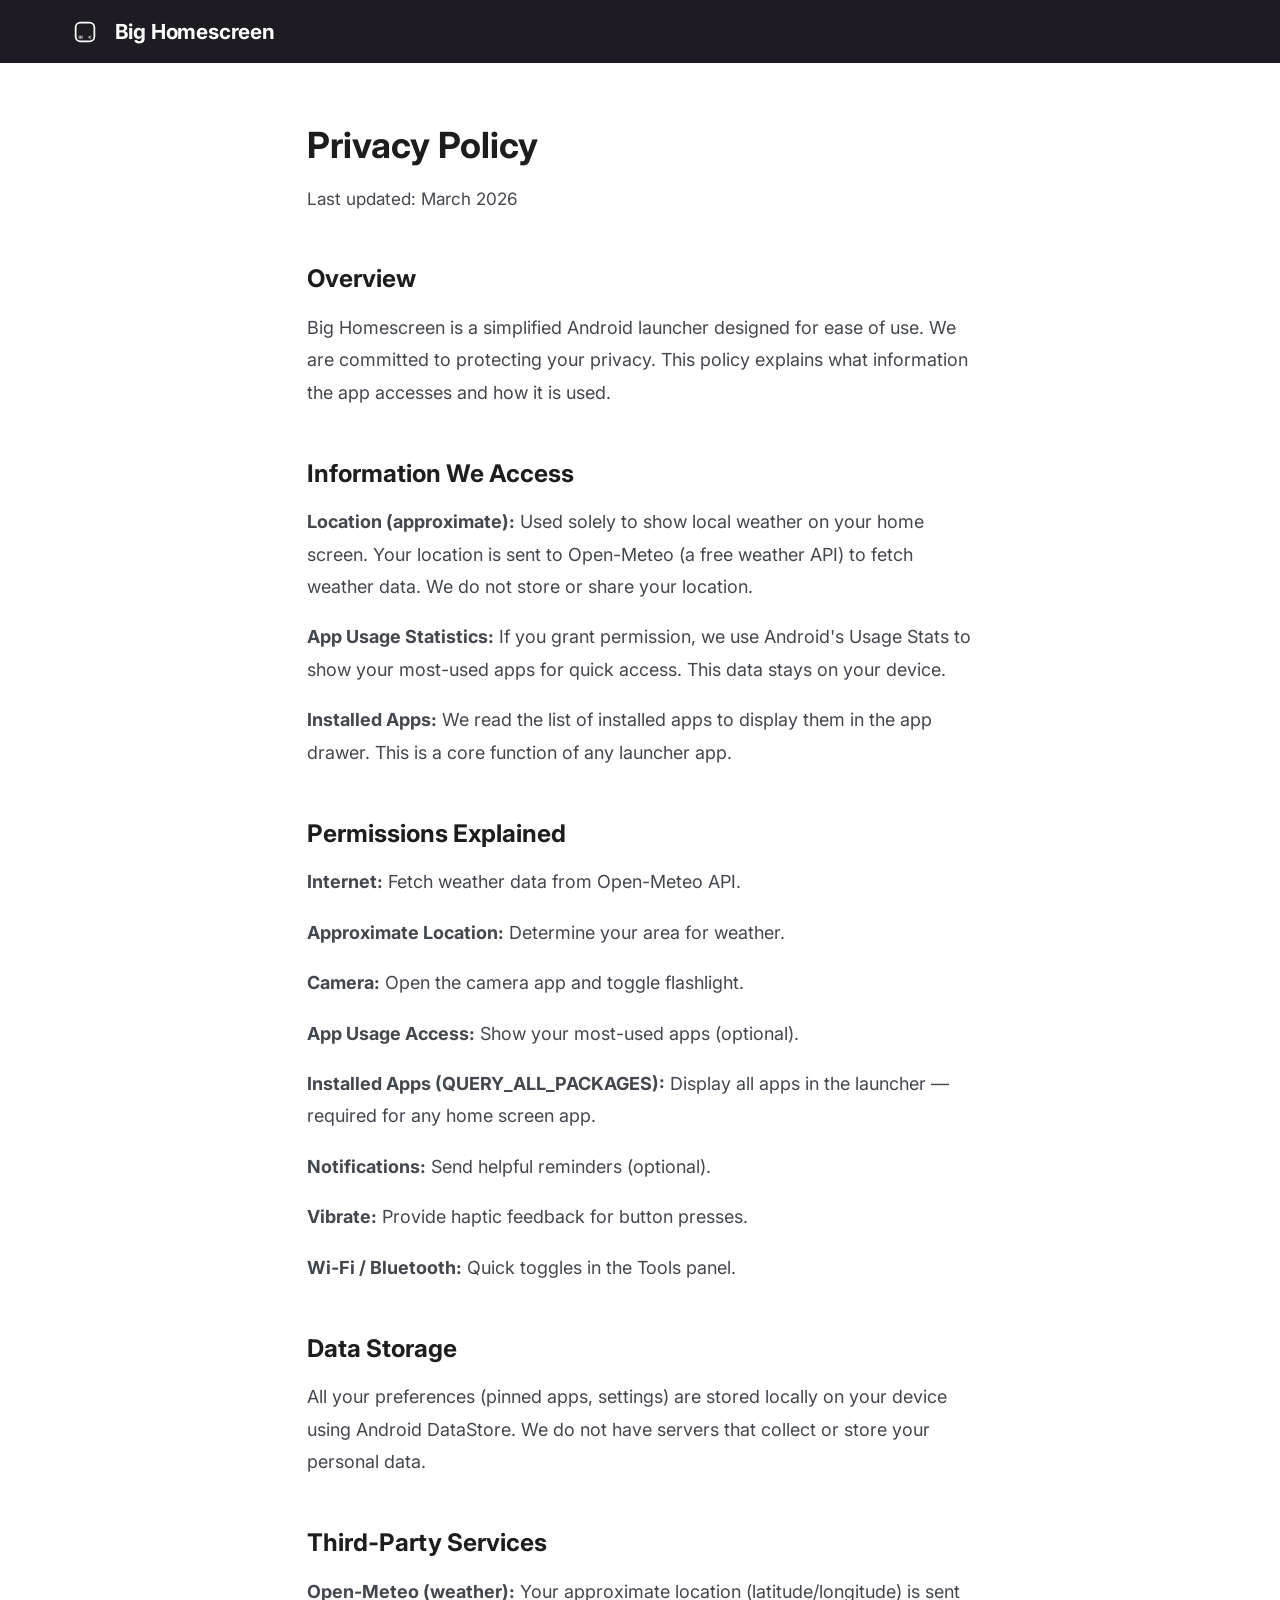
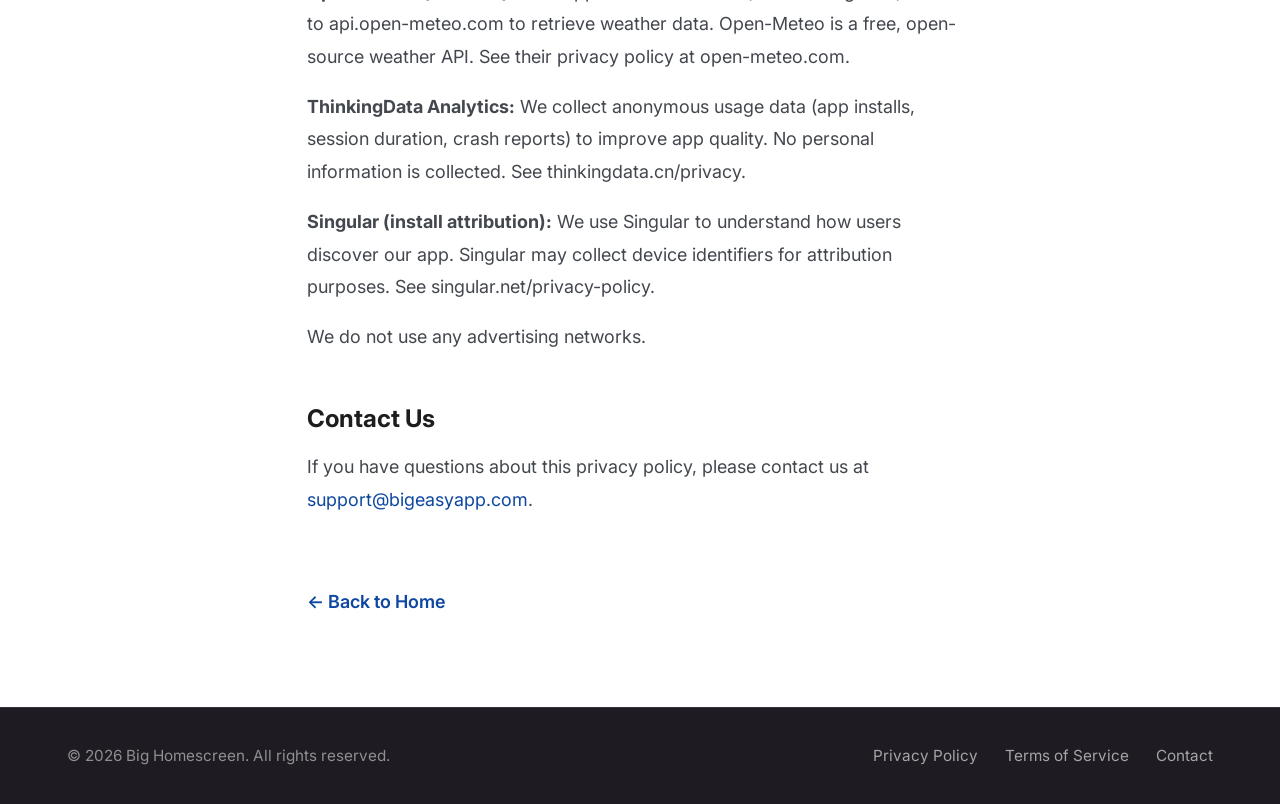
==== privacy.html @ 175f5978 "Initial commit: Big Homescreen landing page - Landing page with hero, features, screenshots, and CTA" ====
<!DOCTYPE html>
<html lang="en">
<head>
  <meta charset="UTF-8">
  <meta name="viewport" content="width=device-width, initial-scale=1.0">
  <title>Privacy Policy — Big Homescreen</title>
  <meta name="description" content="Privacy Policy for Big Homescreen Android launcher app.">
  <link rel="icon" type="image/svg+xml" href="favicon.svg">
  <link rel="preconnect" href="https://fonts.googleapis.com">
  <link rel="preconnect" href="https://fonts.gstatic.com" crossorigin>
  <link rel="stylesheet" href="https://fonts.googleapis.com/css2?family=Inter:wght@400;500;600;700;800&display=swap">
  <link rel="stylesheet" href="css/style.css">
</head>
<body>

  <!-- ===== Navigation ===== -->
  <header class="navbar" role="banner">
    <div class="container">
      <a href="/" class="nav-brand" aria-label="Big Homescreen Home">
        <img src="resources/ic_launcher_play_store.svg" alt="" width="36" height="36">
        <span>Big Homescreen</span>
      </a>
    </div>
  </header>

  <main>
    <article class="legal-page">
      <h1>Privacy Policy</h1>
      <p class="last-updated">Last updated: March 2026</p>

      <h2>Overview</h2>
      <p>Big Homescreen is a simplified Android launcher designed for ease of use. We are committed to protecting your privacy. This policy explains what information the app accesses and how it is used.</p>

      <h2>Information We Access</h2>
      <p><strong>Location (approximate):</strong> Used solely to show local weather on your home screen. Your location is sent to Open-Meteo (a free weather API) to fetch weather data. We do not store or share your location.</p>
      <p><strong>App Usage Statistics:</strong> If you grant permission, we use Android's Usage Stats to show your most-used apps for quick access. This data stays on your device.</p>
      <p><strong>Installed Apps:</strong> We read the list of installed apps to display them in the app drawer. This is a core function of any launcher app.</p>

      <h2>Permissions Explained</h2>
      <p><strong>Internet:</strong> Fetch weather data from Open-Meteo API.</p>
      <p><strong>Approximate Location:</strong> Determine your area for weather.</p>
      <p><strong>Camera:</strong> Open the camera app and toggle flashlight.</p>
      <p><strong>App Usage Access:</strong> Show your most-used apps (optional).</p>
      <p><strong>Installed Apps (QUERY_ALL_PACKAGES):</strong> Display all apps in the launcher — required for any home screen app.</p>
      <p><strong>Notifications:</strong> Send helpful reminders (optional).</p>
      <p><strong>Vibrate:</strong> Provide haptic feedback for button presses.</p>
      <p><strong>Wi-Fi / Bluetooth:</strong> Quick toggles in the Tools panel.</p>

      <h2>Data Storage</h2>
      <p>All your preferences (pinned apps, settings) are stored locally on your device using Android DataStore. We do not have servers that collect or store your personal data.</p>

      <h2>Third-Party Services</h2>
      <p><strong>Open-Meteo (weather):</strong> Your approximate location (latitude/longitude) is sent to api.open-meteo.com to retrieve weather data. Open-Meteo is a free, open-source weather API. See their privacy policy at open-meteo.com.</p>
      <p><strong>ThinkingData Analytics:</strong> We collect anonymous usage data (app installs, session duration, crash reports) to improve app quality. No personal information is collected. See thinkingdata.cn/privacy.</p>
      <p><strong>Singular (install attribution):</strong> We use Singular to understand how users discover our app. Singular may collect device identifiers for attribution purposes. See singular.net/privacy-policy.</p>
      <p>We do not use any advertising networks.</p>

      <h2>Contact Us</h2>
      <p>If you have questions about this privacy policy, please contact us at <a href="mailto:support@bigeasyapp.com">support@bigeasyapp.com</a>.</p>

      <a href="/" class="back-link">&larr; Back to Home</a>
    </article>
  </main>

  <!-- ===== Footer ===== -->
  <footer class="footer" role="contentinfo">
    <div class="container">
      <p>&copy; 2026 Big Homescreen. All rights reserved.</p>
      <ul class="footer-links" role="list">
        <li><a href="privacy.html">Privacy Policy</a></li>
        <li><a href="terms.html">Terms of Service</a></li>
        <li><a href="mailto:support@bigeasyapp.com">Contact</a></li>
      </ul>
    </div>
  </footer>

</body>
</html>
---- css/style.css ----
/* ===== Reset & Base ===== */
*,
*::before,
*::after {
  margin: 0;
  padding: 0;
  box-sizing: border-box;
}

:root {
  --brand-dark: #1E1C22;
  --primary-blue: #0D47A1;
  --light-blue: #42A5F5;
  --sos-red: #D32F2F;
  --white: #FFFFFF;
  --surface-light: #F5F3F7;
  --text-primary: #1D1D1D;
  --text-secondary: #43474E;
  --font-family: 'Inter', system-ui, -apple-system, sans-serif;
}

html {
  scroll-behavior: smooth;
  font-size: 18px;
}

@media (prefers-reduced-motion: reduce) {
  html {
    scroll-behavior: auto;
  }
  *,
  *::before,
  *::after {
    animation-duration: 0.01ms !important;
    transition-duration: 0.01ms !important;
  }
}

body {
  font-family: var(--font-family);
  color: var(--text-primary);
  line-height: 1.6;
  background: var(--white);
  -webkit-font-smoothing: antialiased;
}

img {
  max-width: 100%;
  height: auto;
  display: block;
}

a {
  color: var(--primary-blue);
  text-decoration: none;
}

a:hover {
  text-decoration: underline;
}

:focus-visible {
  outline: 3px solid var(--light-blue);
  outline-offset: 2px;
}

/* ===== Container ===== */
.container {
  width: 100%;
  max-width: 1200px;
  margin: 0 auto;
  padding: 0 1.5rem;
}

/* ===== Navigation ===== */
.navbar {
  position: sticky;
  top: 0;
  z-index: 100;
  background: var(--brand-dark);
  padding: 0.75rem 0;
  transition: box-shadow 0.3s ease;
}

.navbar.scrolled {
  box-shadow: 0 2px 20px rgba(0, 0, 0, 0.3);
}

.navbar .container {
  display: flex;
  align-items: center;
  justify-content: space-between;
}

.nav-brand {
  display: flex;
  align-items: center;
  gap: 0.65rem;
  text-decoration: none;
  color: var(--white);
}

.nav-brand img,
.nav-brand svg {
  width: 36px;
  height: 36px;
  border-radius: 8px;
}

.nav-brand span {
  font-size: 1.15rem;
  font-weight: 700;
  letter-spacing: -0.01em;
}

.nav-links {
  display: flex;
  align-items: center;
  gap: 2rem;
  list-style: none;
}

.nav-links a {
  color: rgba(255, 255, 255, 0.85);
  font-size: 0.9rem;
  font-weight: 500;
  transition: color 0.2s;
  text-decoration: none;
}

.nav-links a:hover,
.nav-links a:focus-visible {
  color: var(--white);
  text-decoration: none;
}

.nav-cta {
  background: var(--primary-blue);
  color: var(--white) !important;
  padding: 0.5rem 1.25rem;
  border-radius: 8px;
  font-weight: 600;
  transition: background 0.2s;
}

.nav-cta:hover {
  background: #1565C0;
}

.nav-toggle {
  display: none;
  background: none;
  border: none;
  color: var(--white);
  font-size: 1.5rem;
  cursor: pointer;
  padding: 0.5rem;
  min-width: 48px;
  min-height: 48px;
  align-items: center;
  justify-content: center;
}

/* ===== Hero ===== */
.hero {
  background: linear-gradient(135deg, var(--primary-blue) 0%, var(--light-blue) 100%);
  color: var(--white);
  padding: 5rem 0 4rem;
  overflow: hidden;
}

.hero .container {
  display: flex;
  align-items: center;
  gap: 3rem;
}

.hero-content {
  flex: 1;
  min-width: 0;
}

.hero-icon {
  width: 80px;
  height: 80px;
  border-radius: 20px;
  margin-bottom: 1.5rem;
  box-shadow: 0 8px 32px rgba(0, 0, 0, 0.2);
}

.hero h1 {
  font-size: 2.67rem;
  font-weight: 800;
  line-height: 1.15;
  margin-bottom: 0.75rem;
  letter-spacing: -0.02em;
}

.hero-tagline {
  font-size: 1.35rem;
  font-weight: 500;
  opacity: 0.95;
  margin-bottom: 0.5rem;
}

.hero-description {
  font-size: 1.1rem;
  opacity: 0.85;
  margin-bottom: 2rem;
  max-width: 480px;
  line-height: 1.7;
}

.hero-visual {
  flex: 0 0 auto;
}

/* Google Play Button - Coming Soon (greyed out) */
.play-badge-wrapper {
  display: inline-block;
}

.play-badge-wrapper.coming-soon {
  filter: grayscale(100%);
  opacity: 0.5;
  cursor: default;
}

.play-badge-wrapper img {
  height: 60px;
  width: auto;
}

.coming-soon-text {
  font-size: 0.8rem;
  opacity: 0.7;
  margin-top: 0.5rem;
}

/* ===== Phone Mockup ===== */
.phone-mockup {
  width: 280px;
  border: 8px solid var(--brand-dark);
  border-radius: 36px;
  overflow: hidden;
  box-shadow: 0 25px 50px rgba(0, 0, 0, 0.15);
  background: var(--brand-dark);
}

.phone-mockup img {
  width: 100%;
  display: block;
  border-radius: 28px;
}

/* ===== Section Common ===== */
.section {
  padding: 5rem 0;
}

.section-light {
  background: var(--surface-light);
}

.section-dark {
  background: var(--brand-dark);
  color: var(--white);
}

.section-title {
  font-size: 2rem;
  font-weight: 700;
  text-align: center;
  margin-bottom: 0.75rem;
  letter-spacing: -0.01em;
}

.section-subtitle {
  text-align: center;
  color: var(--text-secondary);
  font-size: 1.1rem;
  margin-bottom: 3rem;
  max-width: 560px;
  margin-left: auto;
  margin-right: auto;
}

.section-dark .section-subtitle {
  color: rgba(255, 255, 255, 0.7);
}

/* ===== Features Grid ===== */
.features-grid {
  display: grid;
  grid-template-columns: repeat(3, 1fr);
  gap: 1.75rem;
}

.feature-card {
  background: var(--white);
  border-radius: 16px;
  padding: 2rem 1.75rem;
  box-shadow: 0 2px 12px rgba(0, 0, 0, 0.06);
  transition: transform 0.2s, box-shadow 0.2s;
}

@media (prefers-reduced-motion: no-preference) {
  .feature-card:hover {
    transform: translateY(-4px);
    box-shadow: 0 8px 24px rgba(0, 0, 0, 0.1);
  }
}

.feature-icon {
  font-size: 2.25rem;
  margin-bottom: 1rem;
  display: block;
}

.feature-card h3 {
  font-size: 1.2rem;
  font-weight: 700;
  margin-bottom: 0.5rem;
}

.feature-card.sos h3 {
  color: var(--sos-red);
}

.feature-card p {
  color: var(--text-secondary);
  font-size: 0.95rem;
  line-height: 1.6;
}

/* ===== Screenshots ===== */
.screenshots-row {
  display: flex;
  gap: 2rem;
  justify-content: center;
  align-items: flex-start;
}

.screenshot-item {
  text-align: center;
  flex: 0 0 auto;
}

.screenshot-item .phone-mockup {
  width: 220px;
  margin-bottom: 1rem;
}

.screenshot-label {
  font-size: 0.9rem;
  font-weight: 600;
  color: var(--text-secondary);
}

/* Mobile screenshot carousel */
.screenshots-carousel {
  display: none;
}

/* ===== Perfect For ===== */
.perfect-grid {
  display: grid;
  grid-template-columns: repeat(3, 1fr);
  gap: 1.75rem;
}

.perfect-card {
  background: var(--surface-light);
  border-radius: 16px;
  padding: 2.25rem 1.75rem;
  text-align: center;
}

.perfect-card .card-emoji {
  font-size: 2.5rem;
  margin-bottom: 1rem;
  display: block;
}

.perfect-card h3 {
  font-size: 1.2rem;
  font-weight: 700;
  margin-bottom: 0.75rem;
}

.perfect-card p {
  color: var(--text-secondary);
  font-size: 0.95rem;
  line-height: 1.6;
}

/* ===== CTA Section ===== */
.cta-section {
  text-align: center;
  padding: 5rem 0;
}

.cta-section h2 {
  font-size: 2rem;
  font-weight: 700;
  margin-bottom: 1rem;
}

.cta-section .cta-email {
  margin-top: 1.5rem;
  font-size: 0.95rem;
  color: rgba(255, 255, 255, 0.6);
}

.cta-section .cta-email a {
  color: var(--light-blue);
}

/* ===== Footer ===== */
.footer {
  background: var(--brand-dark);
  border-top: 1px solid rgba(255, 255, 255, 0.1);
  padding: 2rem 0;
  color: rgba(255, 255, 255, 0.5);
  font-size: 0.85rem;
}

.footer .container {
  display: flex;
  align-items: center;
  justify-content: space-between;
  flex-wrap: wrap;
  gap: 1rem;
}

.footer-links {
  display: flex;
  gap: 1.5rem;
  list-style: none;
}

.footer-links a {
  color: rgba(255, 255, 255, 0.6);
  font-size: 0.85rem;
  transition: color 0.2s;
}

.footer-links a:hover {
  color: var(--white);
  text-decoration: none;
}

/* ===== Legal Pages ===== */
.legal-page {
  max-width: 720px;
  margin: 0 auto;
  padding: 3rem 1.5rem 5rem;
}

.legal-page h1 {
  font-size: 2rem;
  font-weight: 700;
  margin-bottom: 0.5rem;
}

.legal-page .last-updated {
  color: var(--text-secondary);
  font-size: 0.95rem;
  margin-bottom: 2.5rem;
}

.legal-page h2 {
  font-size: 1.35rem;
  font-weight: 700;
  margin-top: 2.5rem;
  margin-bottom: 0.75rem;
}

.legal-page p {
  color: var(--text-secondary);
  line-height: 1.8;
  margin-bottom: 1rem;
}

.legal-page .back-link {
  display: inline-block;
  margin-top: 3rem;
  font-weight: 600;
}

/* ===== Responsive ===== */

/* Tablet */
@media (max-width: 1024px) {
  .features-grid {
    grid-template-columns: repeat(2, 1fr);
  }

  .screenshots-row {
    flex-wrap: wrap;
  }

  .screenshot-item .phone-mockup {
    width: 200px;
  }

  .hero .container {
    flex-direction: column;
    text-align: center;
  }

  .hero-description {
    margin-left: auto;
    margin-right: auto;
  }

  .hero-visual {
    margin-top: 1rem;
  }
}

/* Mobile */
@media (max-width: 640px) {
  html {
    font-size: 16px;
  }

  .hero {
    padding: 3rem 0;
  }

  .hero h1 {
    font-size: 2rem;
  }

  .hero-tagline {
    font-size: 1.15rem;
  }

  .hero-icon {
    width: 64px;
    height: 64px;
    border-radius: 16px;
  }

  .phone-mockup {
    width: 220px;
  }

  .section {
    padding: 3.5rem 0;
  }

  .section-title {
    font-size: 1.6rem;
  }

  /* Navigation mobile */
  .nav-links {
    display: none;
    position: absolute;
    top: 100%;
    left: 0;
    right: 0;
    background: var(--brand-dark);
    flex-direction: column;
    padding: 1rem 1.5rem 1.5rem;
    gap: 0.75rem;
    border-top: 1px solid rgba(255, 255, 255, 0.1);
  }

  .nav-links.open {
    display: flex;
  }

  .nav-links a {
    font-size: 1rem;
    padding: 0.5rem 0;
    display: block;
    min-height: 48px;
    display: flex;
    align-items: center;
  }

  .nav-toggle {
    display: flex;
  }

  /* Features */
  .features-grid {
    grid-template-columns: 1fr;
  }

  .feature-card {
    padding: 1.5rem;
  }

  /* Screenshots carousel on mobile */
  .screenshots-row {
    display: none;
  }

  .screenshots-carousel {
    display: flex;
    overflow-x: auto;
    scroll-snap-type: x mandatory;
    gap: 1.25rem;
    padding: 0 1.5rem 1.5rem;
    -webkit-overflow-scrolling: touch;
    scrollbar-width: none;
  }

  .screenshots-carousel::-webkit-scrollbar {
    display: none;
  }

  .screenshots-carousel .screenshot-item {
    scroll-snap-align: center;
    flex: 0 0 auto;
  }

  .screenshots-carousel .phone-mockup {
    width: 220px;
    margin-bottom: 0.75rem;
  }

  /* Carousel indicators */
  .carousel-dots {
    display: flex;
    justify-content: center;
    gap: 0.5rem;
    padding-top: 0.5rem;
  }

  .carousel-dot {
    width: 8px;
    height: 8px;
    border-radius: 50%;
    background: rgba(0, 0, 0, 0.15);
    border: none;
    padding: 0;
    cursor: pointer;
    transition: background 0.2s;
  }

  .carousel-dot.active {
    background: var(--primary-blue);
  }

  /* Perfect For */
  .perfect-grid {
    grid-template-columns: 1fr;
  }

  /* Footer */
  .footer .container {
    flex-direction: column;
    text-align: center;
  }

  .footer-links {
    justify-content: center;
  }
}
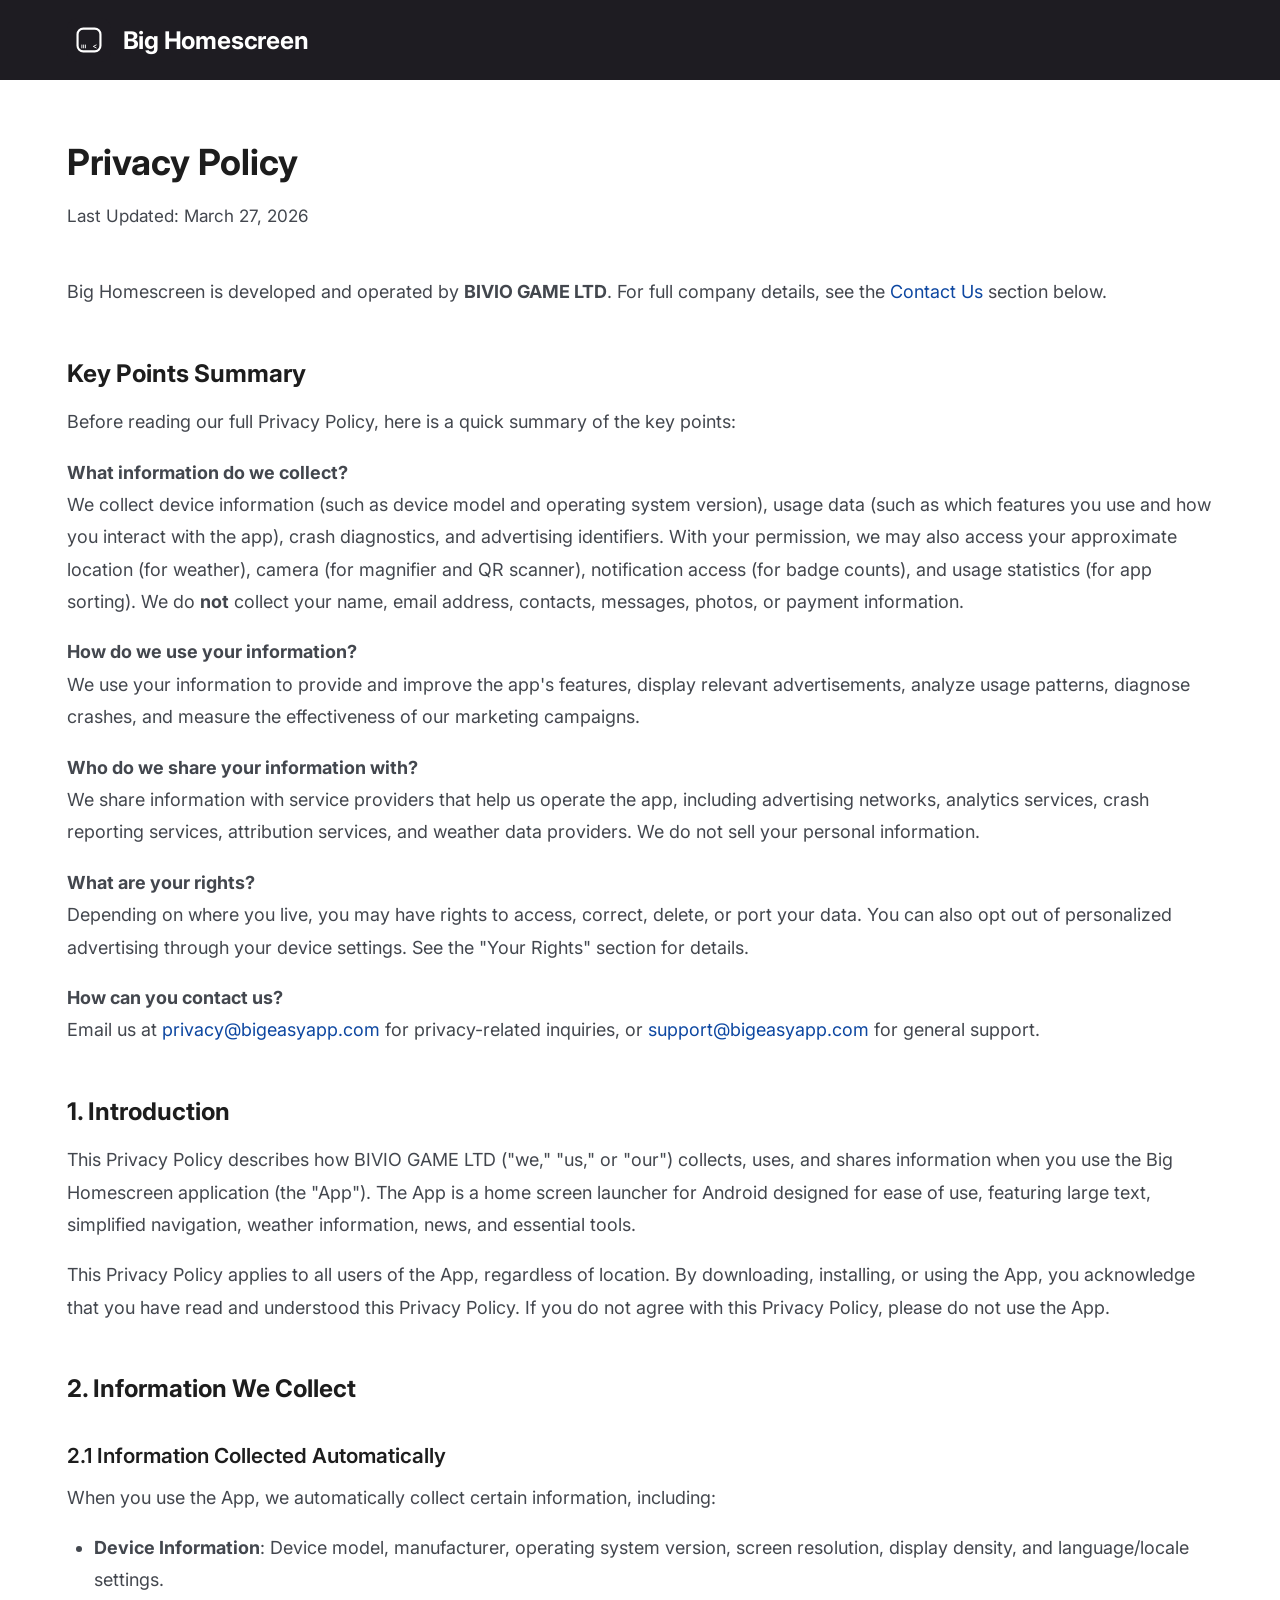
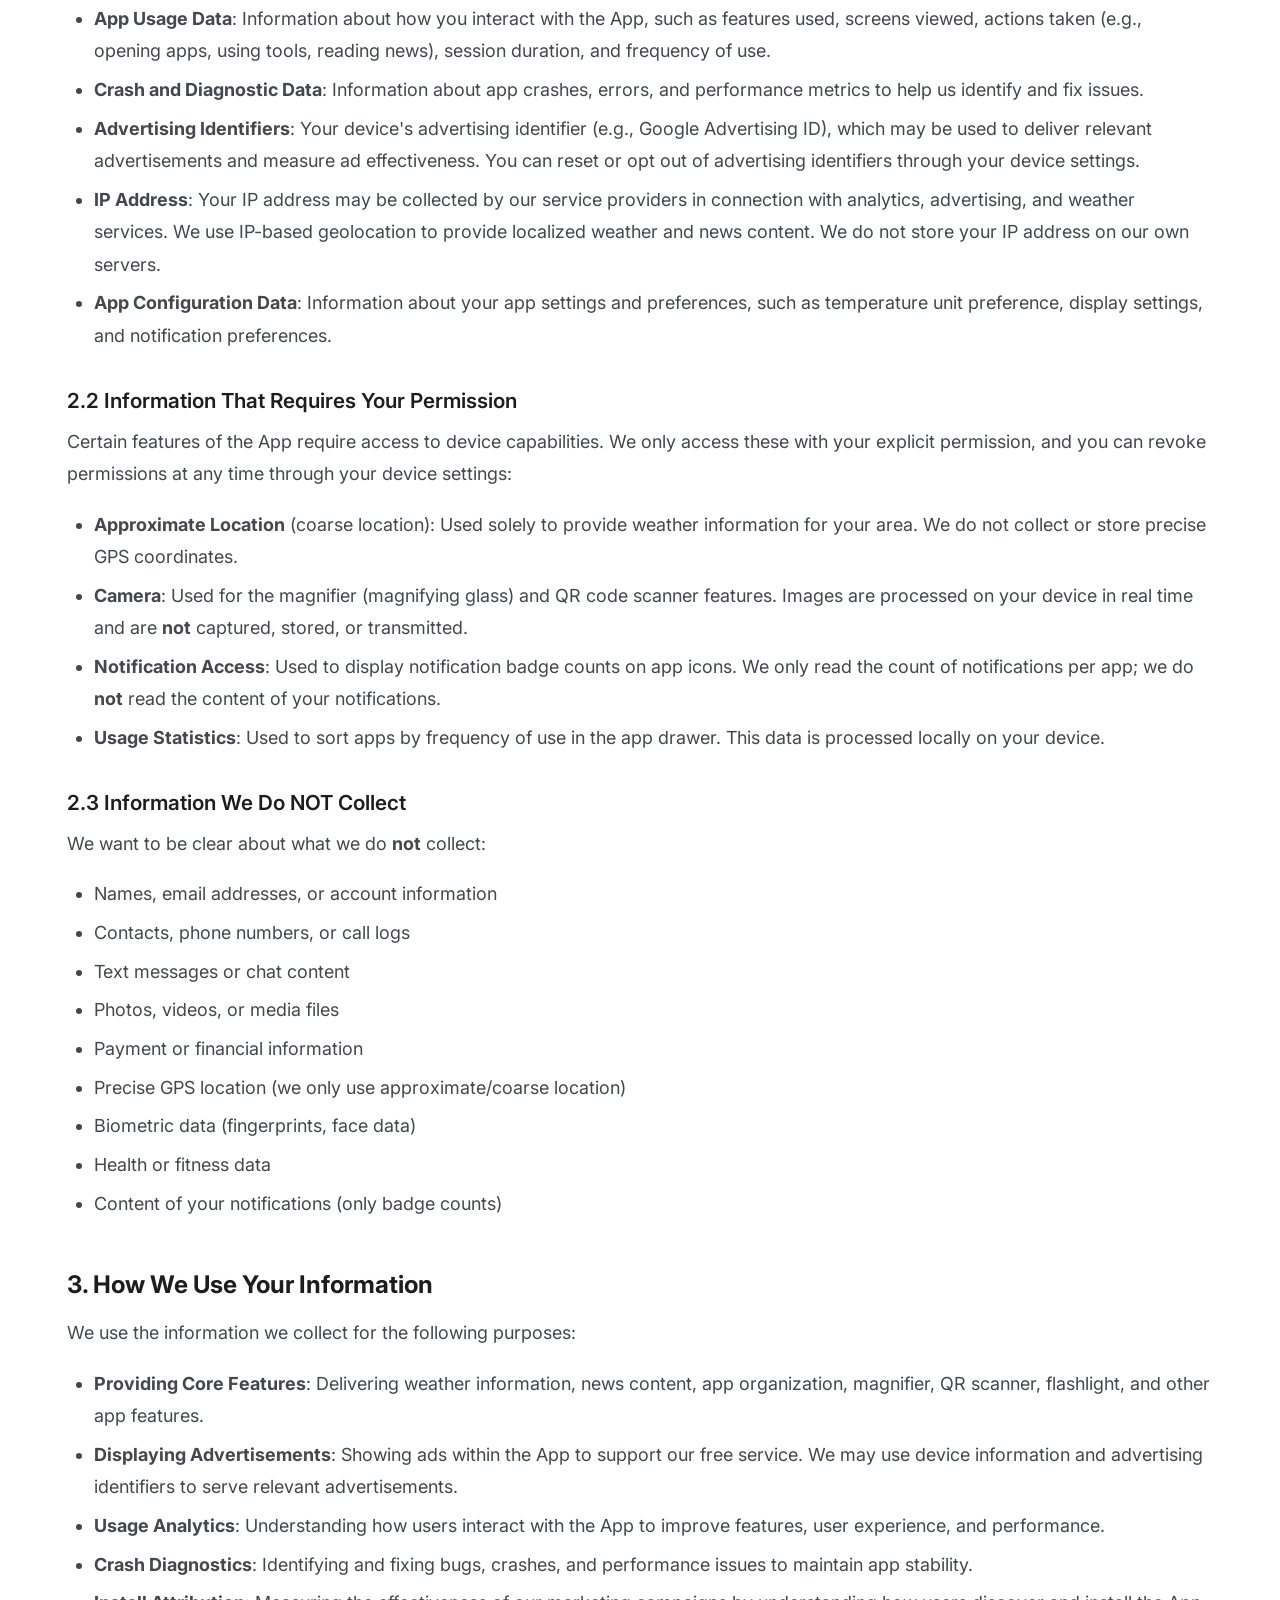
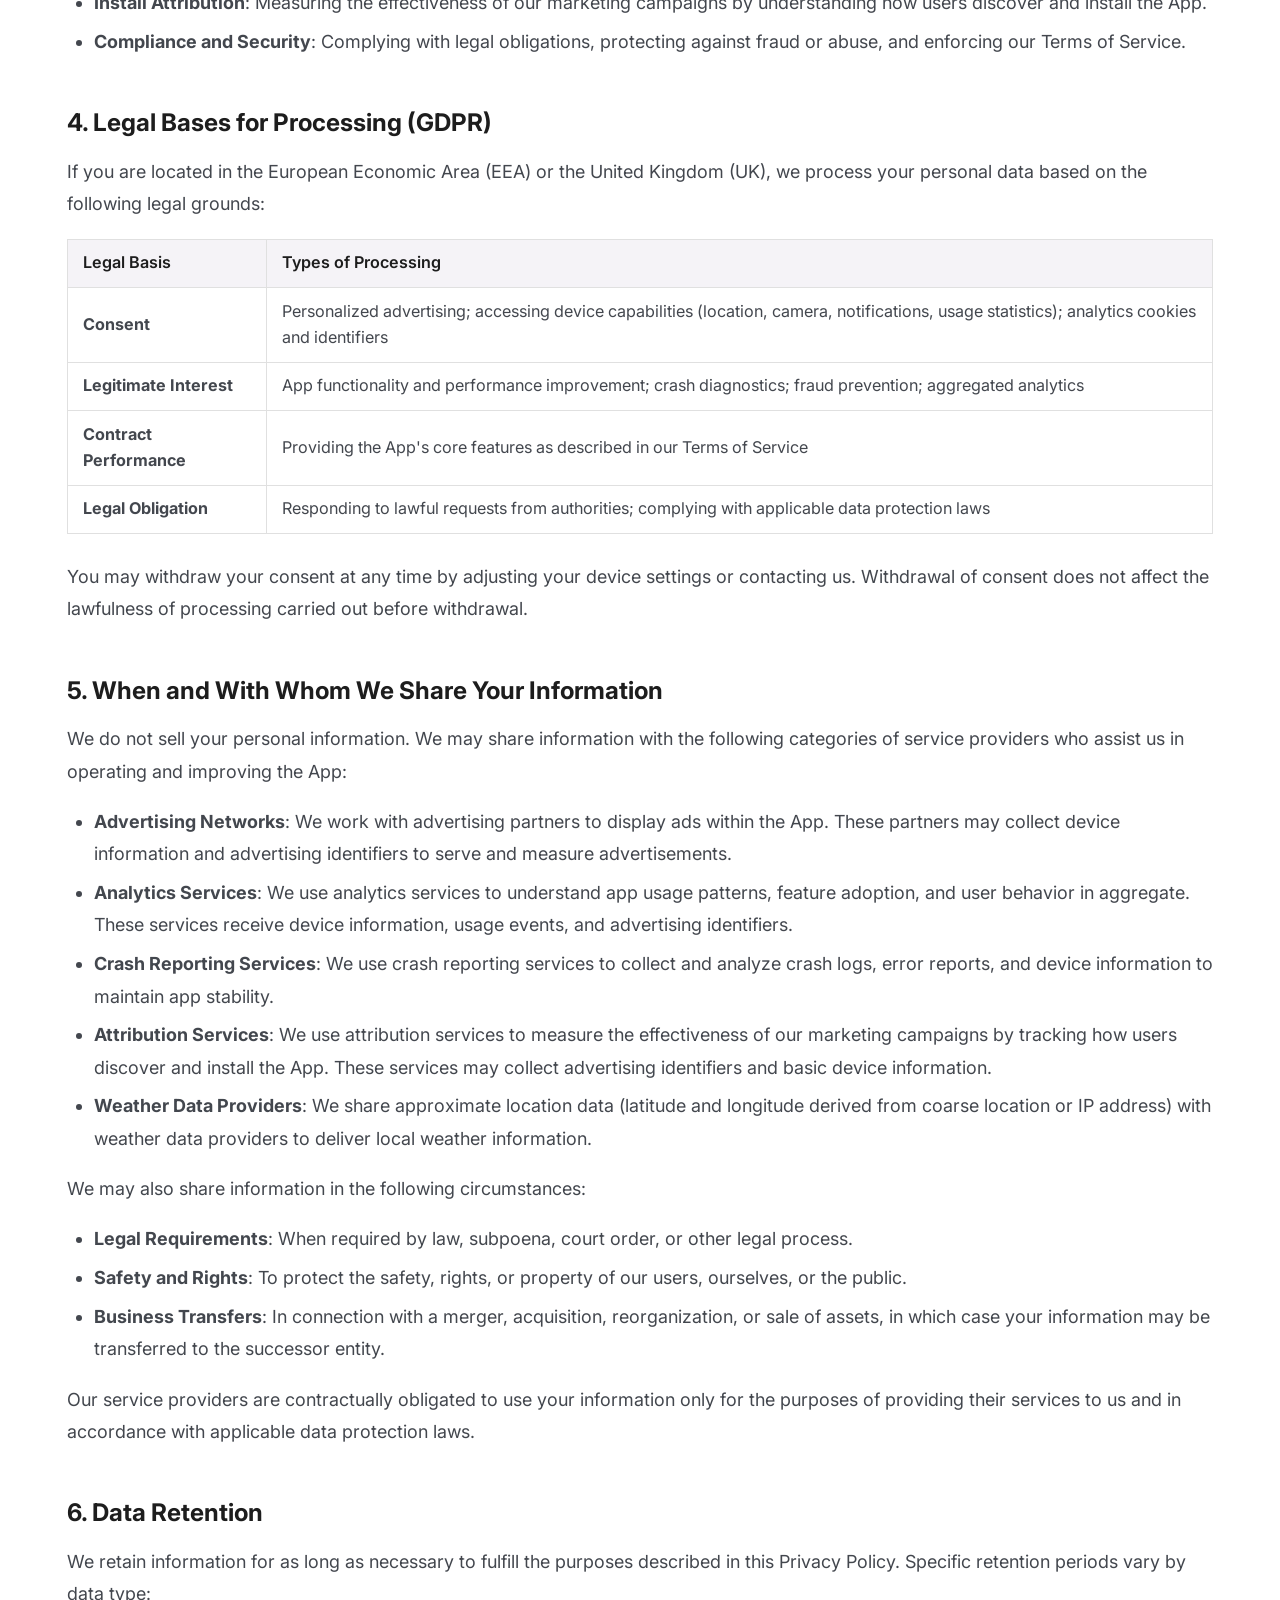
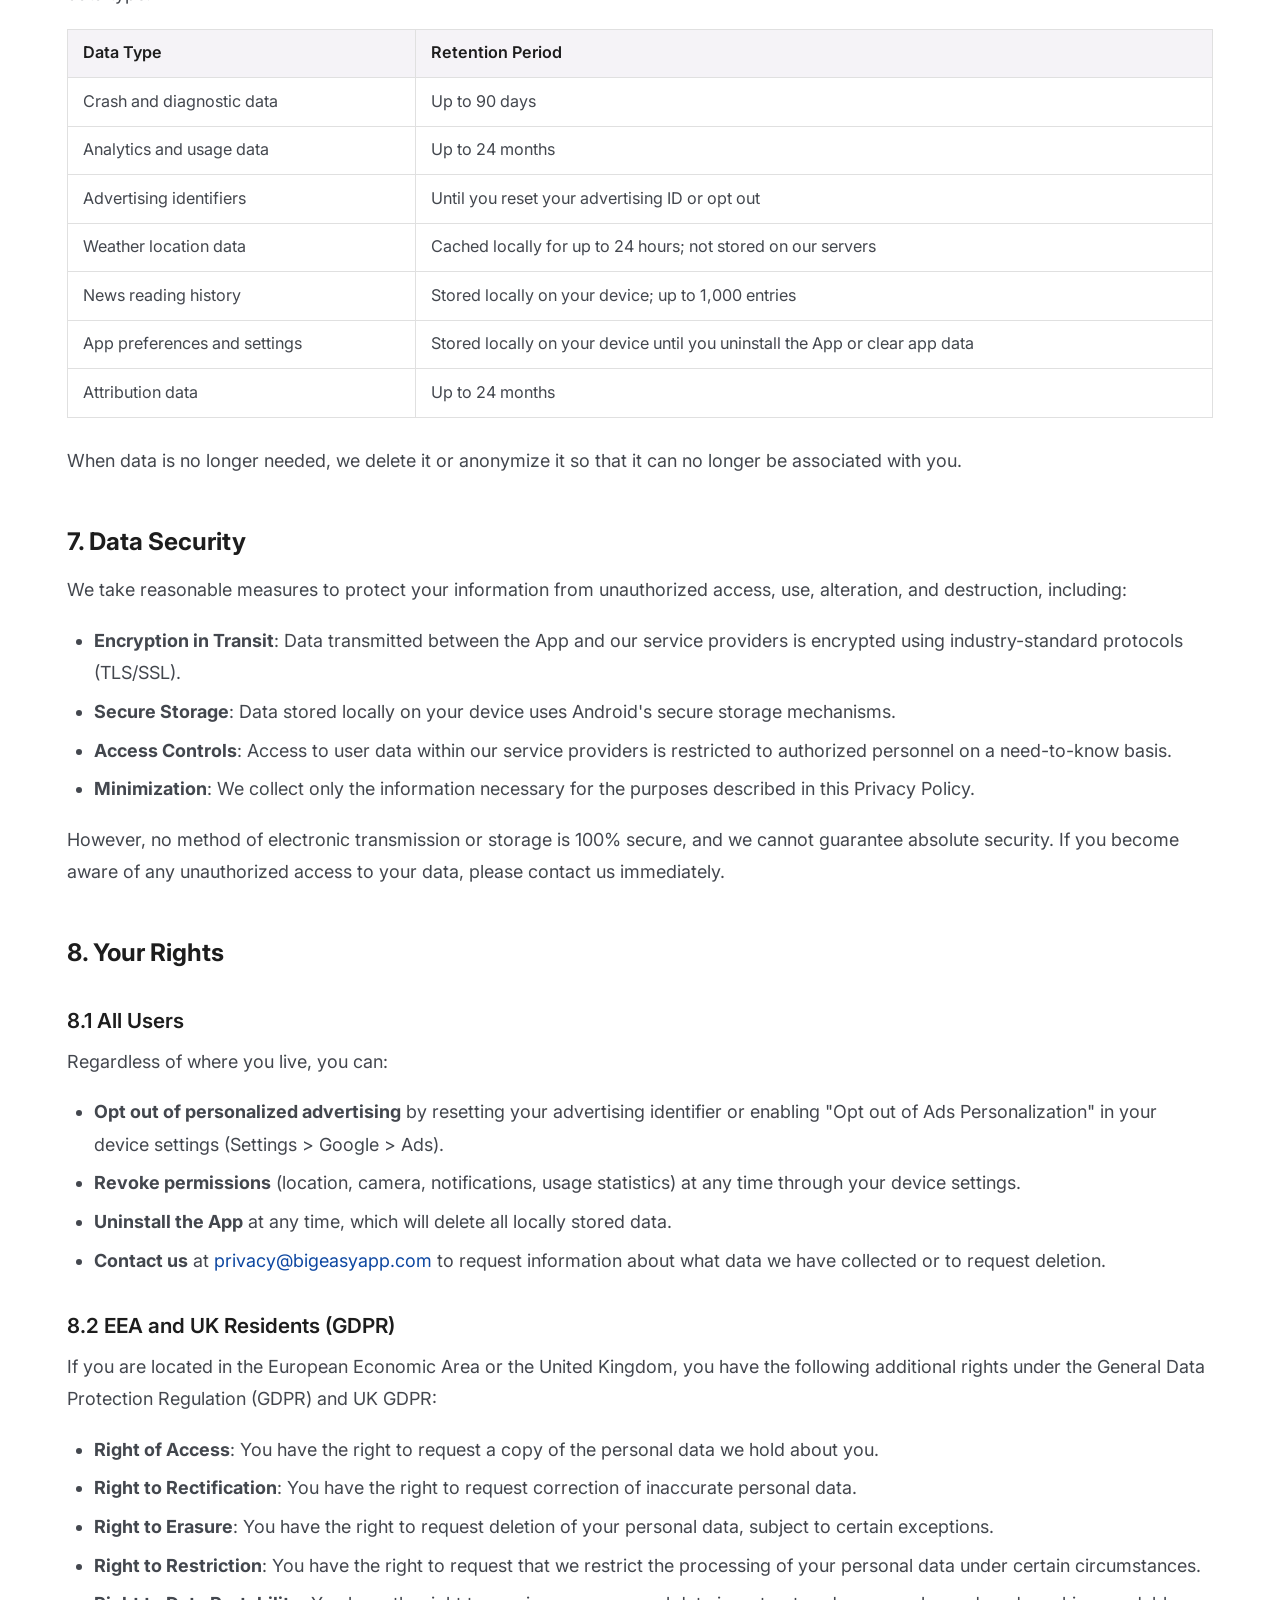
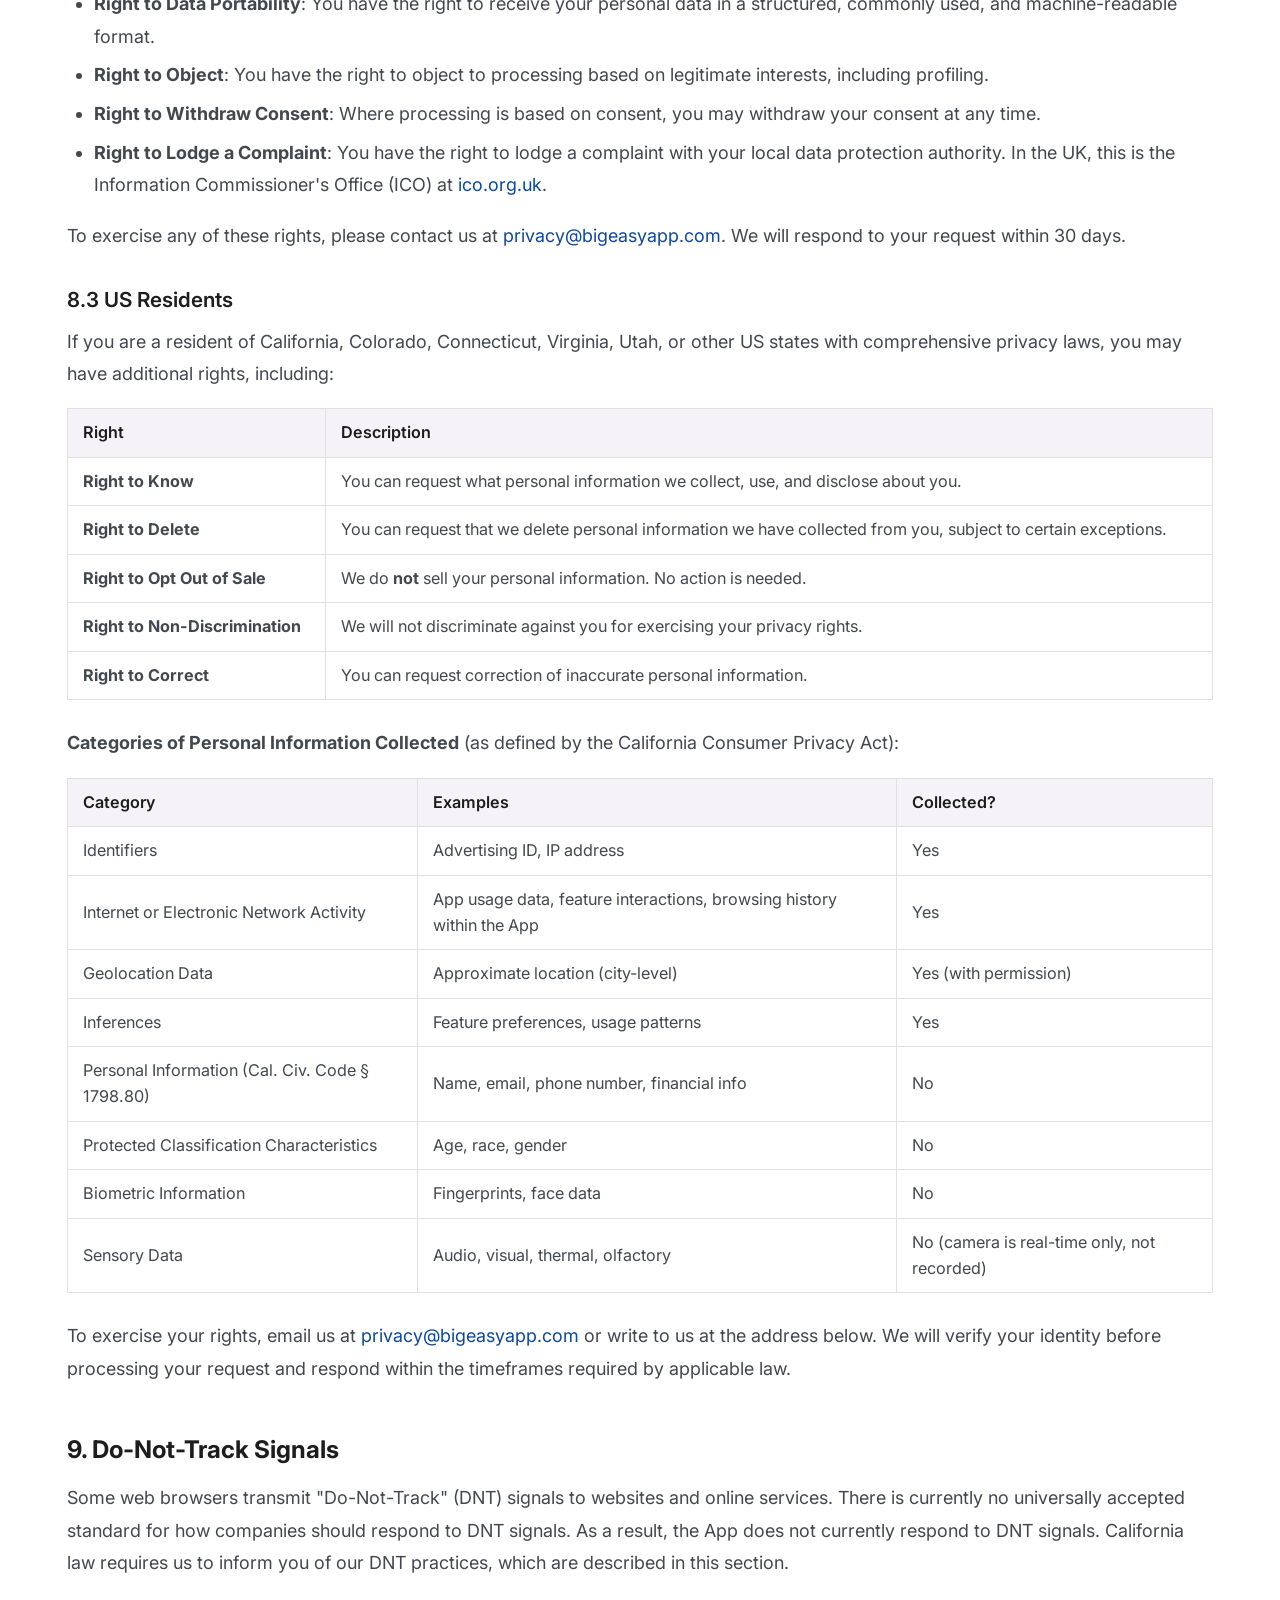
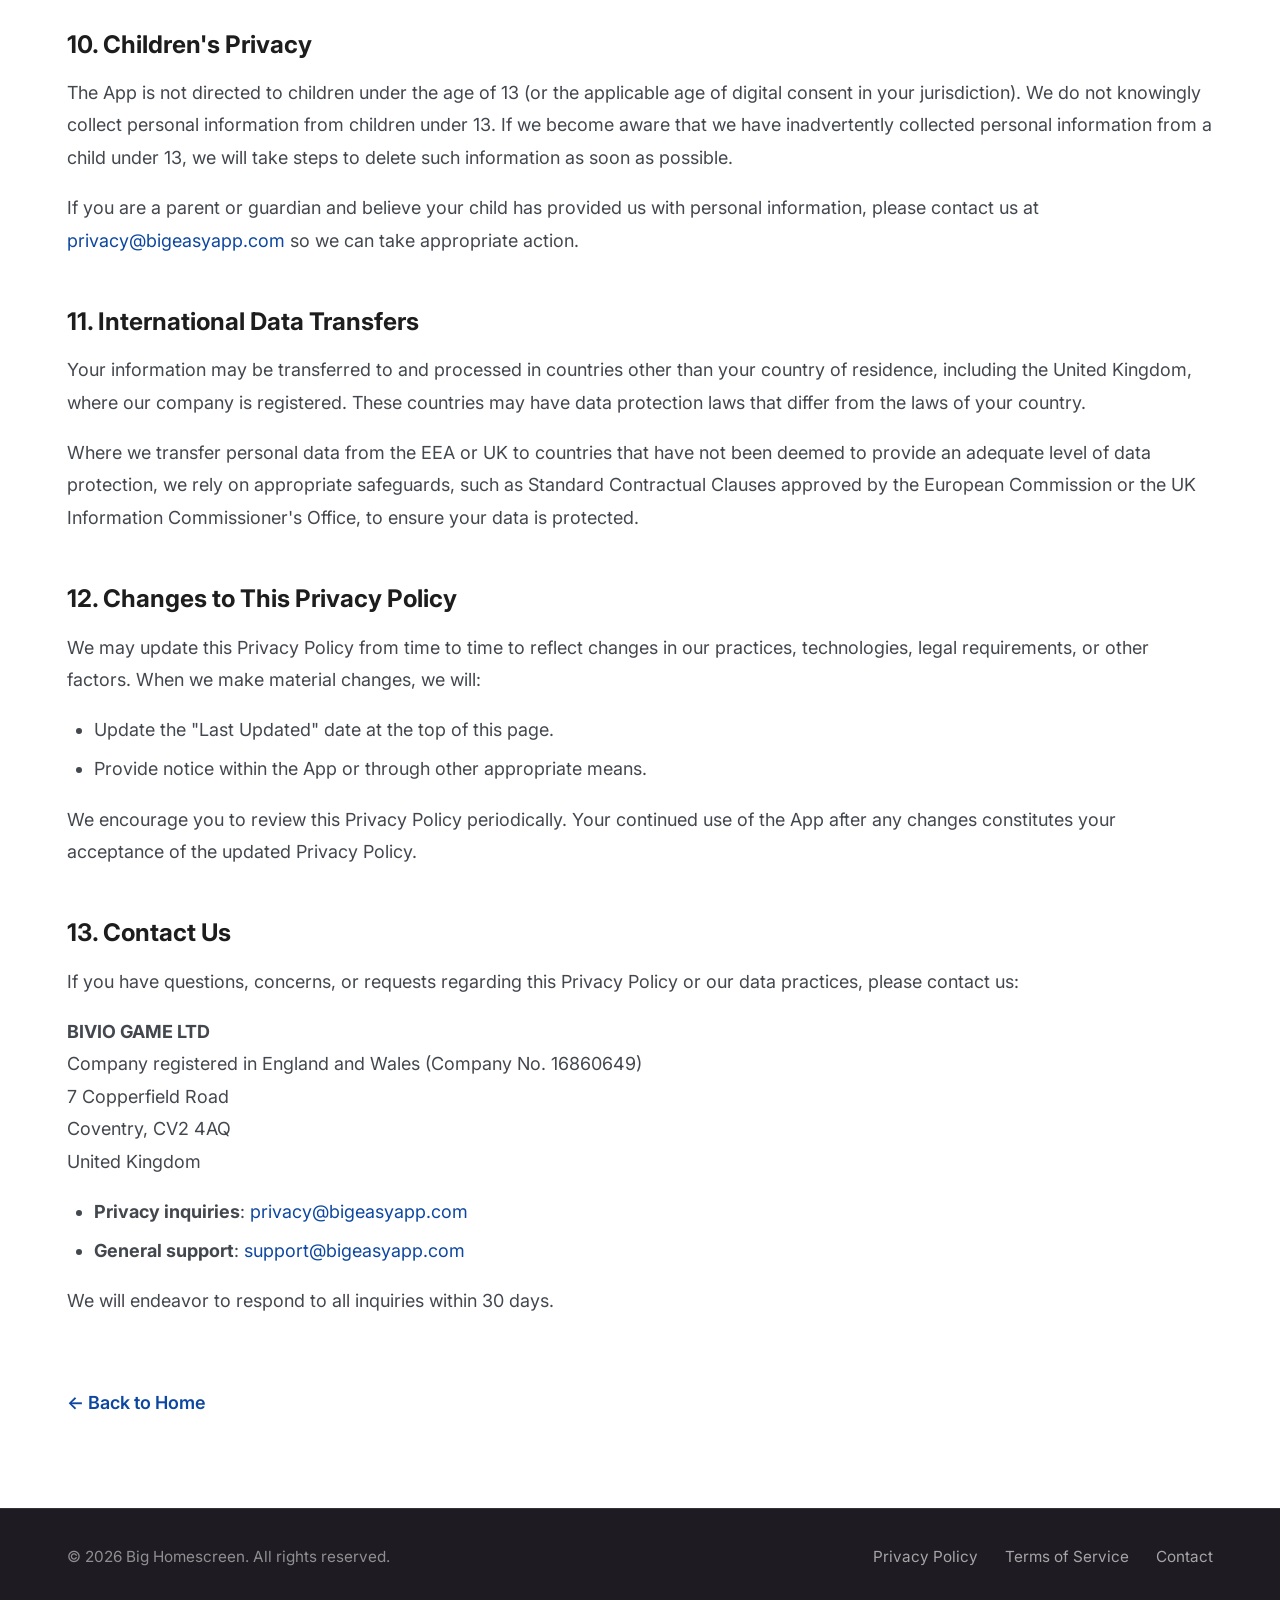
==== commit cb3079f1: "Visual overhaul and full legal pages update - Enlarge navbar (logo 44px, brand text 1.35rem, wider p" ====
--- a/privacy.html
+++ b/privacy.html
@@ -17,7 +17,7 @@
   <header class="navbar" role="banner">
     <div class="container">
       <a href="/" class="nav-brand" aria-label="Big Homescreen Home">
-        <img src="resources/ic_launcher_play_store.svg" alt="" width="36" height="36">
+        <img src="resources/ic_launcher_play_store.svg" alt="" width="44" height="44">
         <span>Big Homescreen</span>
       </a>
     </div>
@@ -26,37 +26,220 @@
   <main>
     <article class="legal-page">
       <h1>Privacy Policy</h1>
-      <p class="last-updated">Last updated: March 2026</p>
-
-      <h2>Overview</h2>
-      <p>Big Homescreen is a simplified Android launcher designed for ease of use. We are committed to protecting your privacy. This policy explains what information the app accesses and how it is used.</p>
-
-      <h2>Information We Access</h2>
-      <p><strong>Location (approximate):</strong> Used solely to show local weather on your home screen. Your location is sent to Open-Meteo (a free weather API) to fetch weather data. We do not store or share your location.</p>
-      <p><strong>App Usage Statistics:</strong> If you grant permission, we use Android's Usage Stats to show your most-used apps for quick access. This data stays on your device.</p>
-      <p><strong>Installed Apps:</strong> We read the list of installed apps to display them in the app drawer. This is a core function of any launcher app.</p>
-
-      <h2>Permissions Explained</h2>
-      <p><strong>Internet:</strong> Fetch weather data from Open-Meteo API.</p>
-      <p><strong>Approximate Location:</strong> Determine your area for weather.</p>
-      <p><strong>Camera:</strong> Open the camera app and toggle flashlight.</p>
-      <p><strong>App Usage Access:</strong> Show your most-used apps (optional).</p>
-      <p><strong>Installed Apps (QUERY_ALL_PACKAGES):</strong> Display all apps in the launcher — required for any home screen app.</p>
-      <p><strong>Notifications:</strong> Send helpful reminders (optional).</p>
-      <p><strong>Vibrate:</strong> Provide haptic feedback for button presses.</p>
-      <p><strong>Wi-Fi / Bluetooth:</strong> Quick toggles in the Tools panel.</p>
-
-      <h2>Data Storage</h2>
-      <p>All your preferences (pinned apps, settings) are stored locally on your device using Android DataStore. We do not have servers that collect or store your personal data.</p>
-
-      <h2>Third-Party Services</h2>
-      <p><strong>Open-Meteo (weather):</strong> Your approximate location (latitude/longitude) is sent to api.open-meteo.com to retrieve weather data. Open-Meteo is a free, open-source weather API. See their privacy policy at open-meteo.com.</p>
-      <p><strong>ThinkingData Analytics:</strong> We collect anonymous usage data (app installs, session duration, crash reports) to improve app quality. No personal information is collected. See thinkingdata.cn/privacy.</p>
-      <p><strong>Singular (install attribution):</strong> We use Singular to understand how users discover our app. Singular may collect device identifiers for attribution purposes. See singular.net/privacy-policy.</p>
-      <p>We do not use any advertising networks.</p>
-
-      <h2>Contact Us</h2>
-      <p>If you have questions about this privacy policy, please contact us at <a href="mailto:support@bigeasyapp.com">support@bigeasyapp.com</a>.</p>
+      <p class="last-updated">Last Updated: March 27, 2026</p>
+
+      <p>Big Homescreen is developed and operated by <strong>BIVIO GAME LTD</strong>. For full company details, see the <a href="#contact">Contact Us</a> section below.</p>
+
+      <h2>Key Points Summary</h2>
+      <p>Before reading our full Privacy Policy, here is a quick summary of the key points:</p>
+      <p><strong>What information do we collect?</strong><br>We collect device information (such as device model and operating system version), usage data (such as which features you use and how you interact with the app), crash diagnostics, and advertising identifiers. With your permission, we may also access your approximate location (for weather), camera (for magnifier and QR scanner), notification access (for badge counts), and usage statistics (for app sorting). We do <strong>not</strong> collect your name, email address, contacts, messages, photos, or payment information.</p>
+      <p><strong>How do we use your information?</strong><br>We use your information to provide and improve the app's features, display relevant advertisements, analyze usage patterns, diagnose crashes, and measure the effectiveness of our marketing campaigns.</p>
+      <p><strong>Who do we share your information with?</strong><br>We share information with service providers that help us operate the app, including advertising networks, analytics services, crash reporting services, attribution services, and weather data providers. We do not sell your personal information.</p>
+      <p><strong>What are your rights?</strong><br>Depending on where you live, you may have rights to access, correct, delete, or port your data. You can also opt out of personalized advertising through your device settings. See the "Your Rights" section for details.</p>
+      <p><strong>How can you contact us?</strong><br>Email us at <a href="mailto:privacy@bigeasyapp.com">privacy@bigeasyapp.com</a> for privacy-related inquiries, or <a href="mailto:support@bigeasyapp.com">support@bigeasyapp.com</a> for general support.</p>
+
+      <h2>1. Introduction</h2>
+      <p>This Privacy Policy describes how BIVIO GAME LTD ("we," "us," or "our") collects, uses, and shares information when you use the Big Homescreen application (the "App"). The App is a home screen launcher for Android designed for ease of use, featuring large text, simplified navigation, weather information, news, and essential tools.</p>
+      <p>This Privacy Policy applies to all users of the App, regardless of location. By downloading, installing, or using the App, you acknowledge that you have read and understood this Privacy Policy. If you do not agree with this Privacy Policy, please do not use the App.</p>
+
+      <h2>2. Information We Collect</h2>
+
+      <h3>2.1 Information Collected Automatically</h3>
+      <p>When you use the App, we automatically collect certain information, including:</p>
+      <ul>
+        <li><strong>Device Information</strong>: Device model, manufacturer, operating system version, screen resolution, display density, and language/locale settings.</li>
+        <li><strong>App Usage Data</strong>: Information about how you interact with the App, such as features used, screens viewed, actions taken (e.g., opening apps, using tools, reading news), session duration, and frequency of use.</li>
+        <li><strong>Crash and Diagnostic Data</strong>: Information about app crashes, errors, and performance metrics to help us identify and fix issues.</li>
+        <li><strong>Advertising Identifiers</strong>: Your device's advertising identifier (e.g., Google Advertising ID), which may be used to deliver relevant advertisements and measure ad effectiveness. You can reset or opt out of advertising identifiers through your device settings.</li>
+        <li><strong>IP Address</strong>: Your IP address may be collected by our service providers in connection with analytics, advertising, and weather services. We use IP-based geolocation to provide localized weather and news content. We do not store your IP address on our own servers.</li>
+        <li><strong>App Configuration Data</strong>: Information about your app settings and preferences, such as temperature unit preference, display settings, and notification preferences.</li>
+      </ul>
+
+      <h3>2.2 Information That Requires Your Permission</h3>
+      <p>Certain features of the App require access to device capabilities. We only access these with your explicit permission, and you can revoke permissions at any time through your device settings:</p>
+      <ul>
+        <li><strong>Approximate Location</strong> (coarse location): Used solely to provide weather information for your area. We do not collect or store precise GPS coordinates.</li>
+        <li><strong>Camera</strong>: Used for the magnifier (magnifying glass) and QR code scanner features. Images are processed on your device in real time and are <strong>not</strong> captured, stored, or transmitted.</li>
+        <li><strong>Notification Access</strong>: Used to display notification badge counts on app icons. We only read the count of notifications per app; we do <strong>not</strong> read the content of your notifications.</li>
+        <li><strong>Usage Statistics</strong>: Used to sort apps by frequency of use in the app drawer. This data is processed locally on your device.</li>
+      </ul>
+
+      <h3>2.3 Information We Do NOT Collect</h3>
+      <p>We want to be clear about what we do <strong>not</strong> collect:</p>
+      <ul>
+        <li>Names, email addresses, or account information</li>
+        <li>Contacts, phone numbers, or call logs</li>
+        <li>Text messages or chat content</li>
+        <li>Photos, videos, or media files</li>
+        <li>Payment or financial information</li>
+        <li>Precise GPS location (we only use approximate/coarse location)</li>
+        <li>Biometric data (fingerprints, face data)</li>
+        <li>Health or fitness data</li>
+        <li>Content of your notifications (only badge counts)</li>
+      </ul>
+
+      <h2>3. How We Use Your Information</h2>
+      <p>We use the information we collect for the following purposes:</p>
+      <ul>
+        <li><strong>Providing Core Features</strong>: Delivering weather information, news content, app organization, magnifier, QR scanner, flashlight, and other app features.</li>
+        <li><strong>Displaying Advertisements</strong>: Showing ads within the App to support our free service. We may use device information and advertising identifiers to serve relevant advertisements.</li>
+        <li><strong>Usage Analytics</strong>: Understanding how users interact with the App to improve features, user experience, and performance.</li>
+        <li><strong>Crash Diagnostics</strong>: Identifying and fixing bugs, crashes, and performance issues to maintain app stability.</li>
+        <li><strong>Install Attribution</strong>: Measuring the effectiveness of our marketing campaigns by understanding how users discover and install the App.</li>
+        <li><strong>Compliance and Security</strong>: Complying with legal obligations, protecting against fraud or abuse, and enforcing our Terms of Service.</li>
+      </ul>
+
+      <h2>4. Legal Bases for Processing (GDPR)</h2>
+      <p>If you are located in the European Economic Area (EEA) or the United Kingdom (UK), we process your personal data based on the following legal grounds:</p>
+      <table>
+        <thead>
+          <tr><th>Legal Basis</th><th>Types of Processing</th></tr>
+        </thead>
+        <tbody>
+          <tr><td><strong>Consent</strong></td><td>Personalized advertising; accessing device capabilities (location, camera, notifications, usage statistics); analytics cookies and identifiers</td></tr>
+          <tr><td><strong>Legitimate Interest</strong></td><td>App functionality and performance improvement; crash diagnostics; fraud prevention; aggregated analytics</td></tr>
+          <tr><td><strong>Contract Performance</strong></td><td>Providing the App's core features as described in our Terms of Service</td></tr>
+          <tr><td><strong>Legal Obligation</strong></td><td>Responding to lawful requests from authorities; complying with applicable data protection laws</td></tr>
+        </tbody>
+      </table>
+      <p>You may withdraw your consent at any time by adjusting your device settings or contacting us. Withdrawal of consent does not affect the lawfulness of processing carried out before withdrawal.</p>
+
+      <h2>5. When and With Whom We Share Your Information</h2>
+      <p>We do not sell your personal information. We may share information with the following categories of service providers who assist us in operating and improving the App:</p>
+      <ul>
+        <li><strong>Advertising Networks</strong>: We work with advertising partners to display ads within the App. These partners may collect device information and advertising identifiers to serve and measure advertisements.</li>
+        <li><strong>Analytics Services</strong>: We use analytics services to understand app usage patterns, feature adoption, and user behavior in aggregate. These services receive device information, usage events, and advertising identifiers.</li>
+        <li><strong>Crash Reporting Services</strong>: We use crash reporting services to collect and analyze crash logs, error reports, and device information to maintain app stability.</li>
+        <li><strong>Attribution Services</strong>: We use attribution services to measure the effectiveness of our marketing campaigns by tracking how users discover and install the App. These services may collect advertising identifiers and basic device information.</li>
+        <li><strong>Weather Data Providers</strong>: We share approximate location data (latitude and longitude derived from coarse location or IP address) with weather data providers to deliver local weather information.</li>
+      </ul>
+      <p>We may also share information in the following circumstances:</p>
+      <ul>
+        <li><strong>Legal Requirements</strong>: When required by law, subpoena, court order, or other legal process.</li>
+        <li><strong>Safety and Rights</strong>: To protect the safety, rights, or property of our users, ourselves, or the public.</li>
+        <li><strong>Business Transfers</strong>: In connection with a merger, acquisition, reorganization, or sale of assets, in which case your information may be transferred to the successor entity.</li>
+      </ul>
+      <p>Our service providers are contractually obligated to use your information only for the purposes of providing their services to us and in accordance with applicable data protection laws.</p>
+
+      <h2>6. Data Retention</h2>
+      <p>We retain information for as long as necessary to fulfill the purposes described in this Privacy Policy. Specific retention periods vary by data type:</p>
+      <table>
+        <thead>
+          <tr><th>Data Type</th><th>Retention Period</th></tr>
+        </thead>
+        <tbody>
+          <tr><td>Crash and diagnostic data</td><td>Up to 90 days</td></tr>
+          <tr><td>Analytics and usage data</td><td>Up to 24 months</td></tr>
+          <tr><td>Advertising identifiers</td><td>Until you reset your advertising ID or opt out</td></tr>
+          <tr><td>Weather location data</td><td>Cached locally for up to 24 hours; not stored on our servers</td></tr>
+          <tr><td>News reading history</td><td>Stored locally on your device; up to 1,000 entries</td></tr>
+          <tr><td>App preferences and settings</td><td>Stored locally on your device until you uninstall the App or clear app data</td></tr>
+          <tr><td>Attribution data</td><td>Up to 24 months</td></tr>
+        </tbody>
+      </table>
+      <p>When data is no longer needed, we delete it or anonymize it so that it can no longer be associated with you.</p>
+
+      <h2>7. Data Security</h2>
+      <p>We take reasonable measures to protect your information from unauthorized access, use, alteration, and destruction, including:</p>
+      <ul>
+        <li><strong>Encryption in Transit</strong>: Data transmitted between the App and our service providers is encrypted using industry-standard protocols (TLS/SSL).</li>
+        <li><strong>Secure Storage</strong>: Data stored locally on your device uses Android's secure storage mechanisms.</li>
+        <li><strong>Access Controls</strong>: Access to user data within our service providers is restricted to authorized personnel on a need-to-know basis.</li>
+        <li><strong>Minimization</strong>: We collect only the information necessary for the purposes described in this Privacy Policy.</li>
+      </ul>
+      <p>However, no method of electronic transmission or storage is 100% secure, and we cannot guarantee absolute security. If you become aware of any unauthorized access to your data, please contact us immediately.</p>
+
+      <h2>8. Your Rights</h2>
+
+      <h3>8.1 All Users</h3>
+      <p>Regardless of where you live, you can:</p>
+      <ul>
+        <li><strong>Opt out of personalized advertising</strong> by resetting your advertising identifier or enabling "Opt out of Ads Personalization" in your device settings (Settings &gt; Google &gt; Ads).</li>
+        <li><strong>Revoke permissions</strong> (location, camera, notifications, usage statistics) at any time through your device settings.</li>
+        <li><strong>Uninstall the App</strong> at any time, which will delete all locally stored data.</li>
+        <li><strong>Contact us</strong> at <a href="mailto:privacy@bigeasyapp.com">privacy@bigeasyapp.com</a> to request information about what data we have collected or to request deletion.</li>
+      </ul>
+
+      <h3>8.2 EEA and UK Residents (GDPR)</h3>
+      <p>If you are located in the European Economic Area or the United Kingdom, you have the following additional rights under the General Data Protection Regulation (GDPR) and UK GDPR:</p>
+      <ul>
+        <li><strong>Right of Access</strong>: You have the right to request a copy of the personal data we hold about you.</li>
+        <li><strong>Right to Rectification</strong>: You have the right to request correction of inaccurate personal data.</li>
+        <li><strong>Right to Erasure</strong>: You have the right to request deletion of your personal data, subject to certain exceptions.</li>
+        <li><strong>Right to Restriction</strong>: You have the right to request that we restrict the processing of your personal data under certain circumstances.</li>
+        <li><strong>Right to Data Portability</strong>: You have the right to receive your personal data in a structured, commonly used, and machine-readable format.</li>
+        <li><strong>Right to Object</strong>: You have the right to object to processing based on legitimate interests, including profiling.</li>
+        <li><strong>Right to Withdraw Consent</strong>: Where processing is based on consent, you may withdraw your consent at any time.</li>
+        <li><strong>Right to Lodge a Complaint</strong>: You have the right to lodge a complaint with your local data protection authority. In the UK, this is the Information Commissioner's Office (ICO) at <a href="https://ico.org.uk">ico.org.uk</a>.</li>
+      </ul>
+      <p>To exercise any of these rights, please contact us at <a href="mailto:privacy@bigeasyapp.com">privacy@bigeasyapp.com</a>. We will respond to your request within 30 days.</p>
+
+      <h3>8.3 US Residents</h3>
+      <p>If you are a resident of California, Colorado, Connecticut, Virginia, Utah, or other US states with comprehensive privacy laws, you may have additional rights, including:</p>
+      <table>
+        <thead>
+          <tr><th>Right</th><th>Description</th></tr>
+        </thead>
+        <tbody>
+          <tr><td><strong>Right to Know</strong></td><td>You can request what personal information we collect, use, and disclose about you.</td></tr>
+          <tr><td><strong>Right to Delete</strong></td><td>You can request that we delete personal information we have collected from you, subject to certain exceptions.</td></tr>
+          <tr><td><strong>Right to Opt Out of Sale</strong></td><td>We do <strong>not</strong> sell your personal information. No action is needed.</td></tr>
+          <tr><td><strong>Right to Non-Discrimination</strong></td><td>We will not discriminate against you for exercising your privacy rights.</td></tr>
+          <tr><td><strong>Right to Correct</strong></td><td>You can request correction of inaccurate personal information.</td></tr>
+        </tbody>
+      </table>
+
+      <p><strong>Categories of Personal Information Collected</strong> (as defined by the California Consumer Privacy Act):</p>
+      <table>
+        <thead>
+          <tr><th>Category</th><th>Examples</th><th>Collected?</th></tr>
+        </thead>
+        <tbody>
+          <tr><td>Identifiers</td><td>Advertising ID, IP address</td><td>Yes</td></tr>
+          <tr><td>Internet or Electronic Network Activity</td><td>App usage data, feature interactions, browsing history within the App</td><td>Yes</td></tr>
+          <tr><td>Geolocation Data</td><td>Approximate location (city-level)</td><td>Yes (with permission)</td></tr>
+          <tr><td>Inferences</td><td>Feature preferences, usage patterns</td><td>Yes</td></tr>
+          <tr><td>Personal Information (Cal. Civ. Code &sect; 1798.80)</td><td>Name, email, phone number, financial info</td><td>No</td></tr>
+          <tr><td>Protected Classification Characteristics</td><td>Age, race, gender</td><td>No</td></tr>
+          <tr><td>Biometric Information</td><td>Fingerprints, face data</td><td>No</td></tr>
+          <tr><td>Sensory Data</td><td>Audio, visual, thermal, olfactory</td><td>No (camera is real-time only, not recorded)</td></tr>
+        </tbody>
+      </table>
+      <p>To exercise your rights, email us at <a href="mailto:privacy@bigeasyapp.com">privacy@bigeasyapp.com</a> or write to us at the address below. We will verify your identity before processing your request and respond within the timeframes required by applicable law.</p>
+
+      <h2>9. Do-Not-Track Signals</h2>
+      <p>Some web browsers transmit "Do-Not-Track" (DNT) signals to websites and online services. There is currently no universally accepted standard for how companies should respond to DNT signals. As a result, the App does not currently respond to DNT signals. California law requires us to inform you of our DNT practices, which are described in this section.</p>
+
+      <h2>10. Children's Privacy</h2>
+      <p>The App is not directed to children under the age of 13 (or the applicable age of digital consent in your jurisdiction). We do not knowingly collect personal information from children under 13. If we become aware that we have inadvertently collected personal information from a child under 13, we will take steps to delete such information as soon as possible.</p>
+      <p>If you are a parent or guardian and believe your child has provided us with personal information, please contact us at <a href="mailto:privacy@bigeasyapp.com">privacy@bigeasyapp.com</a> so we can take appropriate action.</p>
+
+      <h2>11. International Data Transfers</h2>
+      <p>Your information may be transferred to and processed in countries other than your country of residence, including the United Kingdom, where our company is registered. These countries may have data protection laws that differ from the laws of your country.</p>
+      <p>Where we transfer personal data from the EEA or UK to countries that have not been deemed to provide an adequate level of data protection, we rely on appropriate safeguards, such as Standard Contractual Clauses approved by the European Commission or the UK Information Commissioner's Office, to ensure your data is protected.</p>
+
+      <h2>12. Changes to This Privacy Policy</h2>
+      <p>We may update this Privacy Policy from time to time to reflect changes in our practices, technologies, legal requirements, or other factors. When we make material changes, we will:</p>
+      <ul>
+        <li>Update the "Last Updated" date at the top of this page.</li>
+        <li>Provide notice within the App or through other appropriate means.</li>
+      </ul>
+      <p>We encourage you to review this Privacy Policy periodically. Your continued use of the App after any changes constitutes your acceptance of the updated Privacy Policy.</p>
+
+      <h2 id="contact">13. Contact Us</h2>
+      <p>If you have questions, concerns, or requests regarding this Privacy Policy or our data practices, please contact us:</p>
+      <p class="contact-block">
+        <strong>BIVIO GAME LTD</strong><br>
+        Company registered in England and Wales (Company No. 16860649)<br>
+        7 Copperfield Road<br>
+        Coventry, CV2 4AQ<br>
+        United Kingdom
+      </p>
+      <ul>
+        <li><strong>Privacy inquiries</strong>: <a href="mailto:privacy@bigeasyapp.com">privacy@bigeasyapp.com</a></li>
+        <li><strong>General support</strong>: <a href="mailto:support@bigeasyapp.com">support@bigeasyapp.com</a></li>
+      </ul>
+      <p>We will endeavor to respond to all inquiries within 30 days.</p>
 
       <a href="/" class="back-link">&larr; Back to Home</a>
     </article>
--- a/css/style.css
+++ b/css/style.css
@@ -56,7 +56,7 @@
 }
 
 a:hover {
-  text-decoration: underline;
+  opacity: 0.85;
 }
 
 :focus-visible {
@@ -78,7 +78,7 @@
   top: 0;
   z-index: 100;
   background: var(--brand-dark);
-  padding: 0.75rem 0;
+  padding: 1rem 0;
   transition: box-shadow 0.3s ease;
 }
 
@@ -102,13 +102,13 @@
 
 .nav-brand img,
 .nav-brand svg {
-  width: 36px;
-  height: 36px;
-  border-radius: 8px;
+  width: 44px;
+  height: 44px;
+  border-radius: 10px;
 }
 
 .nav-brand span {
-  font-size: 1.15rem;
+  font-size: 1.35rem;
   font-weight: 700;
   letter-spacing: -0.01em;
 }
@@ -122,7 +122,7 @@
 
 .nav-links a {
   color: rgba(255, 255, 255, 0.85);
-  font-size: 0.9rem;
+  font-size: 1rem;
   font-weight: 500;
   transition: color 0.2s;
   text-decoration: none;
@@ -137,7 +137,7 @@
 .nav-cta {
   background: var(--primary-blue);
   color: var(--white) !important;
-  padding: 0.5rem 1.25rem;
+  padding: 0.6rem 1.5rem;
   border-radius: 8px;
   font-weight: 600;
   transition: background 0.2s;
@@ -165,7 +165,7 @@
 .hero {
   background: linear-gradient(135deg, var(--primary-blue) 0%, var(--light-blue) 100%);
   color: var(--white);
-  padding: 5rem 0 4rem;
+  padding: 6rem 0 5rem;
   overflow: hidden;
 }
 
@@ -181,15 +181,15 @@
 }
 
 .hero-icon {
-  width: 80px;
-  height: 80px;
+  width: 96px;
+  height: 96px;
   border-radius: 20px;
   margin-bottom: 1.5rem;
   box-shadow: 0 8px 32px rgba(0, 0, 0, 0.2);
 }
 
 .hero h1 {
-  font-size: 2.67rem;
+  font-size: 3rem;
   font-weight: 800;
   line-height: 1.15;
   margin-bottom: 0.75rem;
@@ -215,26 +215,51 @@
   flex: 0 0 auto;
 }
 
-/* Google Play Button - Coming Soon (greyed out) */
-.play-badge-wrapper {
-  display: inline-block;
-}
-
-.play-badge-wrapper.coming-soon {
-  filter: grayscale(100%);
-  opacity: 0.5;
-  cursor: default;
-}
-
-.play-badge-wrapper img {
-  height: 60px;
-  width: auto;
-}
-
-.coming-soon-text {
-  font-size: 0.8rem;
-  opacity: 0.7;
-  margin-top: 0.5rem;
+/* Google Play Custom Button */
+.gplay-btn {
+  display: inline-flex;
+  align-items: center;
+  gap: 0.75rem;
+  background: #000;
+  color: var(--white);
+  padding: 0.85rem 1.75rem;
+  border-radius: 12px;
+  border: 1px solid rgba(255, 255, 255, 0.3);
+  text-decoration: none;
+  transition: transform 0.2s, box-shadow 0.2s;
+}
+
+.gplay-btn:hover {
+  transform: scale(1.05);
+  box-shadow: 0 8px 24px rgba(0, 0, 0, 0.3);
+  opacity: 1;
+  text-decoration: none;
+}
+
+.gplay-btn svg {
+  width: 28px;
+  height: 28px;
+  flex-shrink: 0;
+}
+
+.gplay-text {
+  display: flex;
+  flex-direction: column;
+  line-height: 1.2;
+}
+
+.gplay-small {
+  font-size: 0.6rem;
+  font-weight: 400;
+  letter-spacing: 0.05em;
+  text-transform: uppercase;
+  opacity: 0.85;
+}
+
+.gplay-big {
+  font-size: 1.2rem;
+  font-weight: 600;
+  letter-spacing: -0.01em;
 }
 
 /* ===== Phone Mockup ===== */
@@ -306,15 +331,31 @@
 
 @media (prefers-reduced-motion: no-preference) {
   .feature-card:hover {
-    transform: translateY(-4px);
+    transform: translateY(-4px) scale(1.03);
     box-shadow: 0 8px 24px rgba(0, 0, 0, 0.1);
   }
 }
 
 .feature-icon {
-  font-size: 2.25rem;
+  width: 52px;
+  height: 52px;
   margin-bottom: 1rem;
-  display: block;
+  display: flex;
+  align-items: center;
+  justify-content: center;
+  background: rgba(13, 71, 161, 0.08);
+  border-radius: 14px;
+  color: var(--primary-blue);
+}
+
+.feature-icon svg {
+  width: 26px;
+  height: 26px;
+}
+
+.feature-card.sos .feature-icon {
+  background: rgba(211, 47, 47, 0.08);
+  color: var(--sos-red);
 }
 
 .feature-card h3 {
@@ -374,12 +415,28 @@
   border-radius: 16px;
   padding: 2.25rem 1.75rem;
   text-align: center;
+  transition: box-shadow 0.2s;
+}
+
+.perfect-card:hover {
+  box-shadow: 0 8px 24px rgba(0, 0, 0, 0.08);
 }
 
 .perfect-card .card-emoji {
-  font-size: 2.5rem;
-  margin-bottom: 1rem;
-  display: block;
+  width: 56px;
+  height: 56px;
+  margin: 0 auto 1rem;
+  display: flex;
+  align-items: center;
+  justify-content: center;
+  background: rgba(13, 71, 161, 0.08);
+  border-radius: 50%;
+  color: var(--primary-blue);
+}
+
+.perfect-card .card-emoji svg {
+  width: 28px;
+  height: 28px;
 }
 
 .perfect-card h3 {
@@ -452,7 +509,7 @@
 
 /* ===== Legal Pages ===== */
 .legal-page {
-  max-width: 720px;
+  max-width: 1200px;
   margin: 0 auto;
   padding: 3rem 1.5rem 5rem;
 }
@@ -480,6 +537,54 @@
   color: var(--text-secondary);
   line-height: 1.8;
   margin-bottom: 1rem;
+}
+
+.legal-page h3 {
+  font-size: 1.15rem;
+  font-weight: 600;
+  margin-top: 1.75rem;
+  margin-bottom: 0.5rem;
+}
+
+.legal-page ul,
+.legal-page ol {
+  color: var(--text-secondary);
+  line-height: 1.8;
+  margin-bottom: 1rem;
+  padding-left: 1.5rem;
+}
+
+.legal-page li {
+  margin-bottom: 0.35rem;
+}
+
+.legal-page table {
+  width: 100%;
+  border-collapse: collapse;
+  margin-bottom: 1.5rem;
+  font-size: 0.9rem;
+  color: var(--text-secondary);
+}
+
+.legal-page th,
+.legal-page td {
+  border: 1px solid #e0e0e0;
+  padding: 0.6rem 0.85rem;
+  text-align: left;
+  line-height: 1.6;
+}
+
+.legal-page th {
+  background: var(--surface-light);
+  font-weight: 600;
+  color: var(--text-primary);
+}
+
+.legal-page .contact-block {
+  margin-top: 1rem;
+  margin-bottom: 1rem;
+  line-height: 1.8;
+  color: var(--text-secondary);
 }
 
 .legal-page .back-link {
